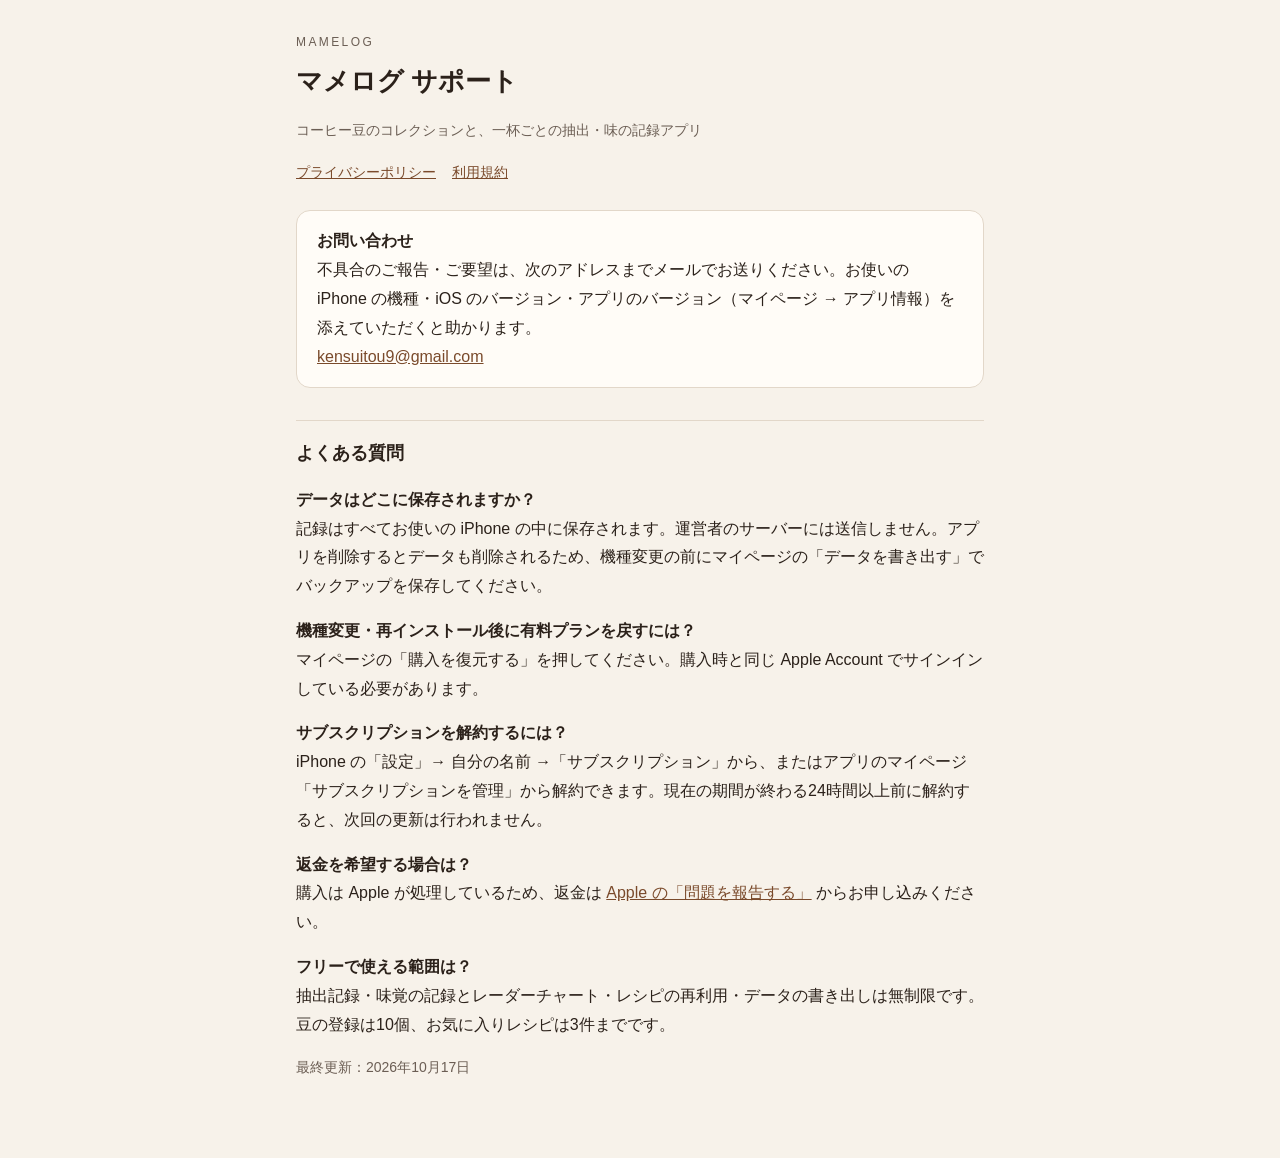
==== index.html @ 8c9576c2 "マメログ 公開ページ（トップ・プライバシーポリシー・利用規約） Co-Authored-By: Claude Opus 5.5 (1M context) <noreply@anthropic.com>" ====
<!doctype html>
<html lang="ja"><head><meta charset="utf-8"><meta name="viewport" content="width=device-width,initial-scale=1">
<title>マメログ サポート</title><link rel="stylesheet" href="style.css"></head>
<body><main>
<header><div class="eyebrow">MameLog</div><h1>マメログ サポート</h1>
<p class="muted">コーヒー豆のコレクションと、一杯ごとの抽出・味の記録アプリ</p>
<nav><a href="privacy.html">プライバシーポリシー</a><a href="terms.html">利用規約</a></nav></header>

<div class="card"><strong>お問い合わせ</strong><br>
不具合のご報告・ご要望は、次のアドレスまでメールでお送りください。お使いの iPhone の機種・iOS のバージョン・アプリのバージョン（マイページ → アプリ情報）を添えていただくと助かります。<br>
<a href="mailto:kensuitou9@gmail.com?subject=%E3%83%9E%E3%83%A1%E3%83%AD%E3%82%B0%20%E3%81%8A%E5%95%8F%E3%81%84%E5%90%88%E3%82%8F%E3%81%9B">kensuitou9@gmail.com</a></div>

<h2>よくある質問</h2>
<p><strong>データはどこに保存されますか？</strong><br>記録はすべてお使いの iPhone の中に保存されます。運営者のサーバーには送信しません。アプリを削除するとデータも削除されるため、機種変更の前にマイページの「データを書き出す」でバックアップを保存してください。</p>
<p><strong>機種変更・再インストール後に有料プランを戻すには？</strong><br>マイページの「購入を復元する」を押してください。購入時と同じ Apple Account でサインインしている必要があります。</p>
<p><strong>サブスクリプションを解約するには？</strong><br>iPhone の「設定」→ 自分の名前 →「サブスクリプション」から、またはアプリのマイページ「サブスクリプションを管理」から解約できます。現在の期間が終わる24時間以上前に解約すると、次回の更新は行われません。</p>
<p><strong>返金を希望する場合は？</strong><br>購入は Apple が処理しているため、返金は <a href="https://reportaproblem.apple.com/">Apple の「問題を報告する」</a> からお申し込みください。</p>
<p><strong>フリーで使える範囲は？</strong><br>抽出記録・味覚の記録とレーダーチャート・レシピの再利用・データの書き出しは無制限です。豆の登録は10個、お気に入りレシピは3件までです。</p>
<p class="muted">最終更新：2026年10月17日</p>
</main></body></html>
---- style.css ----
:root{--bg:#F7F2EA;--card:#FFFCF7;--ink:#2B211A;--ink2:#6B5E54;--rule:#E2D7C9;--accent:#7A4A2B}
@media (prefers-color-scheme:dark){:root{--bg:#16120F;--card:#28211C;--ink:#F3ECE3;--ink2:#BFB2A6;--rule:#3A3029;--accent:#D9A67E}}
*{box-sizing:border-box}
body{margin:0;background:var(--bg);color:var(--ink);font-family:-apple-system,BlinkMacSystemFont,"Hiragino Sans","Hiragino Kaku Gothic ProN",sans-serif;line-height:1.8;font-size:16px}
main{max-width:720px;margin:0 auto;padding:32px 16px 64px}
header{margin-bottom:24px}
.eyebrow{font-size:12px;letter-spacing:.2em;color:var(--ink2);text-transform:uppercase}
h1{font-size:26px;margin:4px 0 8px}
h2{font-size:18px;margin:32px 0 8px;padding-top:16px;border-top:1px solid var(--rule)}
p,li{color:var(--ink)}
.muted{color:var(--ink2);font-size:14px}
.card{background:var(--card);border:1px solid var(--rule);border-radius:14px;padding:16px 20px;margin:16px 0}
a{color:var(--accent)}
nav a{margin-right:16px;font-size:14px}
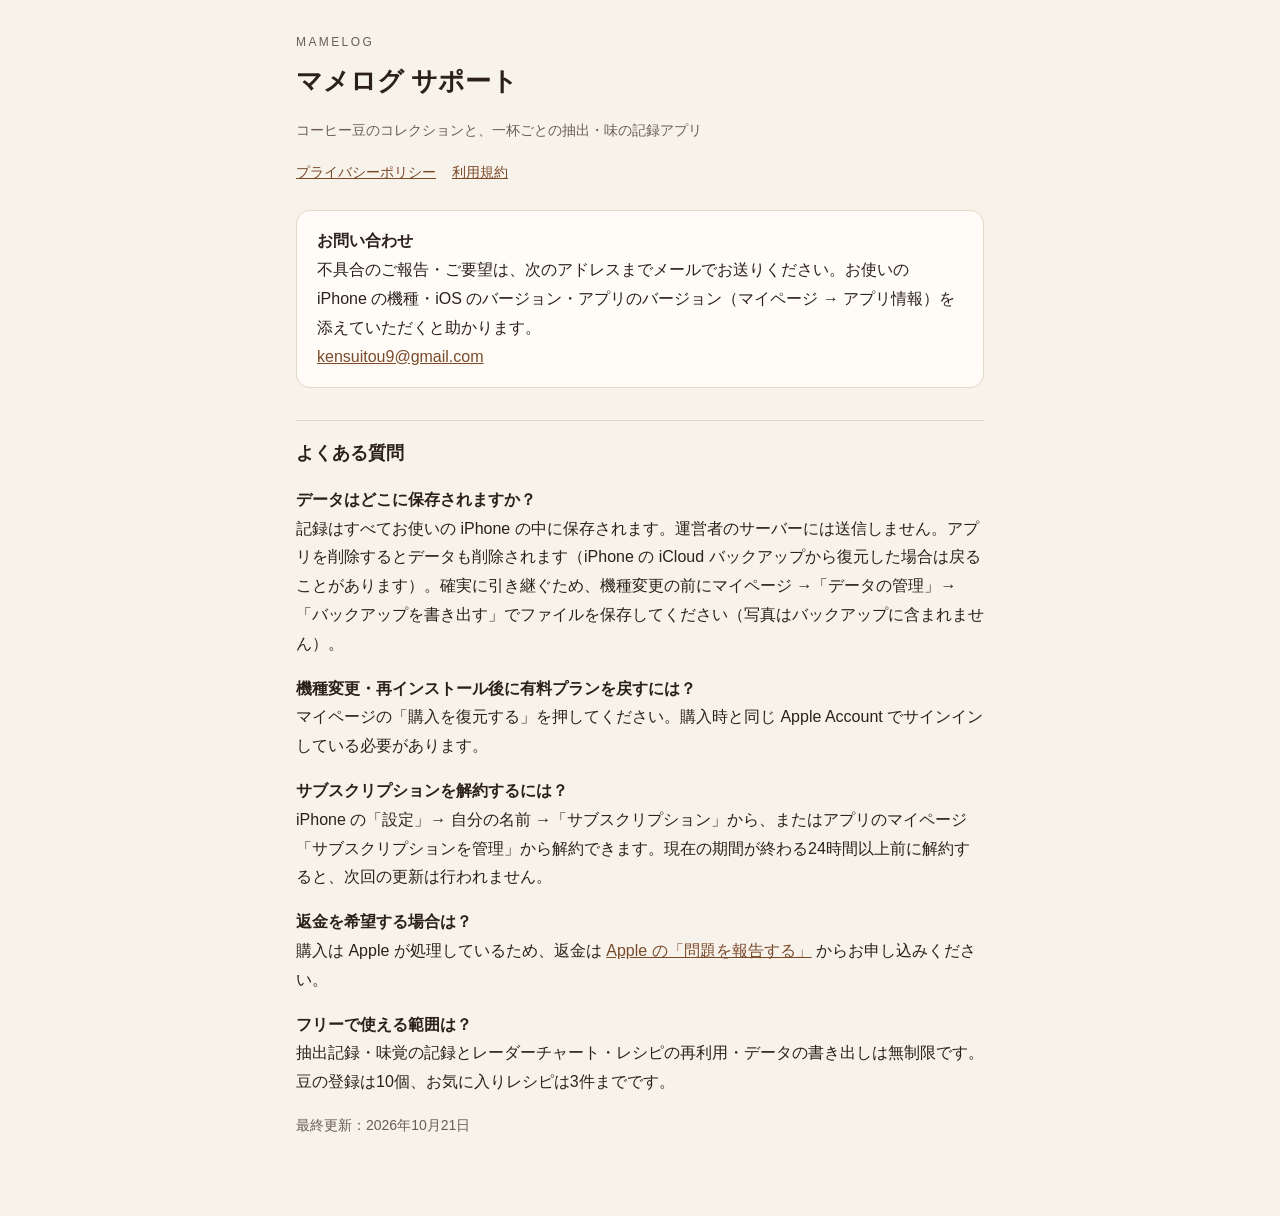
==== commit 04ed1b37: "プライバシーポリシー・サポート・利用規約を実際の動きに合わせて更新 - iPhone のバックアップ（iCloud など）にデータが含まれることを追記 - 写真への保存、X・LINE での共有、CSV" ====
--- a/index.html
+++ b/index.html
@@ -11,10 +11,10 @@
 <a href="mailto:kensuitou9@gmail.com?subject=%E3%83%9E%E3%83%A1%E3%83%AD%E3%82%B0%20%E3%81%8A%E5%95%8F%E3%81%84%E5%90%88%E3%82%8F%E3%81%9B">kensuitou9@gmail.com</a></div>
 
 <h2>よくある質問</h2>
-<p><strong>データはどこに保存されますか？</strong><br>記録はすべてお使いの iPhone の中に保存されます。運営者のサーバーには送信しません。アプリを削除するとデータも削除されるため、機種変更の前にマイページの「データを書き出す」でバックアップを保存してください。</p>
+<p><strong>データはどこに保存されますか？</strong><br>記録はすべてお使いの iPhone の中に保存されます。運営者のサーバーには送信しません。アプリを削除するとデータも削除されます（iPhone の iCloud バックアップから復元した場合は戻ることがあります）。確実に引き継ぐため、機種変更の前にマイページ →「データの管理」→「バックアップを書き出す」でファイルを保存してください（写真はバックアップに含まれません）。</p>
 <p><strong>機種変更・再インストール後に有料プランを戻すには？</strong><br>マイページの「購入を復元する」を押してください。購入時と同じ Apple Account でサインインしている必要があります。</p>
 <p><strong>サブスクリプションを解約するには？</strong><br>iPhone の「設定」→ 自分の名前 →「サブスクリプション」から、またはアプリのマイページ「サブスクリプションを管理」から解約できます。現在の期間が終わる24時間以上前に解約すると、次回の更新は行われません。</p>
 <p><strong>返金を希望する場合は？</strong><br>購入は Apple が処理しているため、返金は <a href="https://reportaproblem.apple.com/">Apple の「問題を報告する」</a> からお申し込みください。</p>
 <p><strong>フリーで使える範囲は？</strong><br>抽出記録・味覚の記録とレーダーチャート・レシピの再利用・データの書き出しは無制限です。豆の登録は10個、お気に入りレシピは3件までです。</p>
-<p class="muted">最終更新：2026年10月17日</p>
+<p class="muted">最終更新：2026年10月21日</p>
 </main></body></html>
